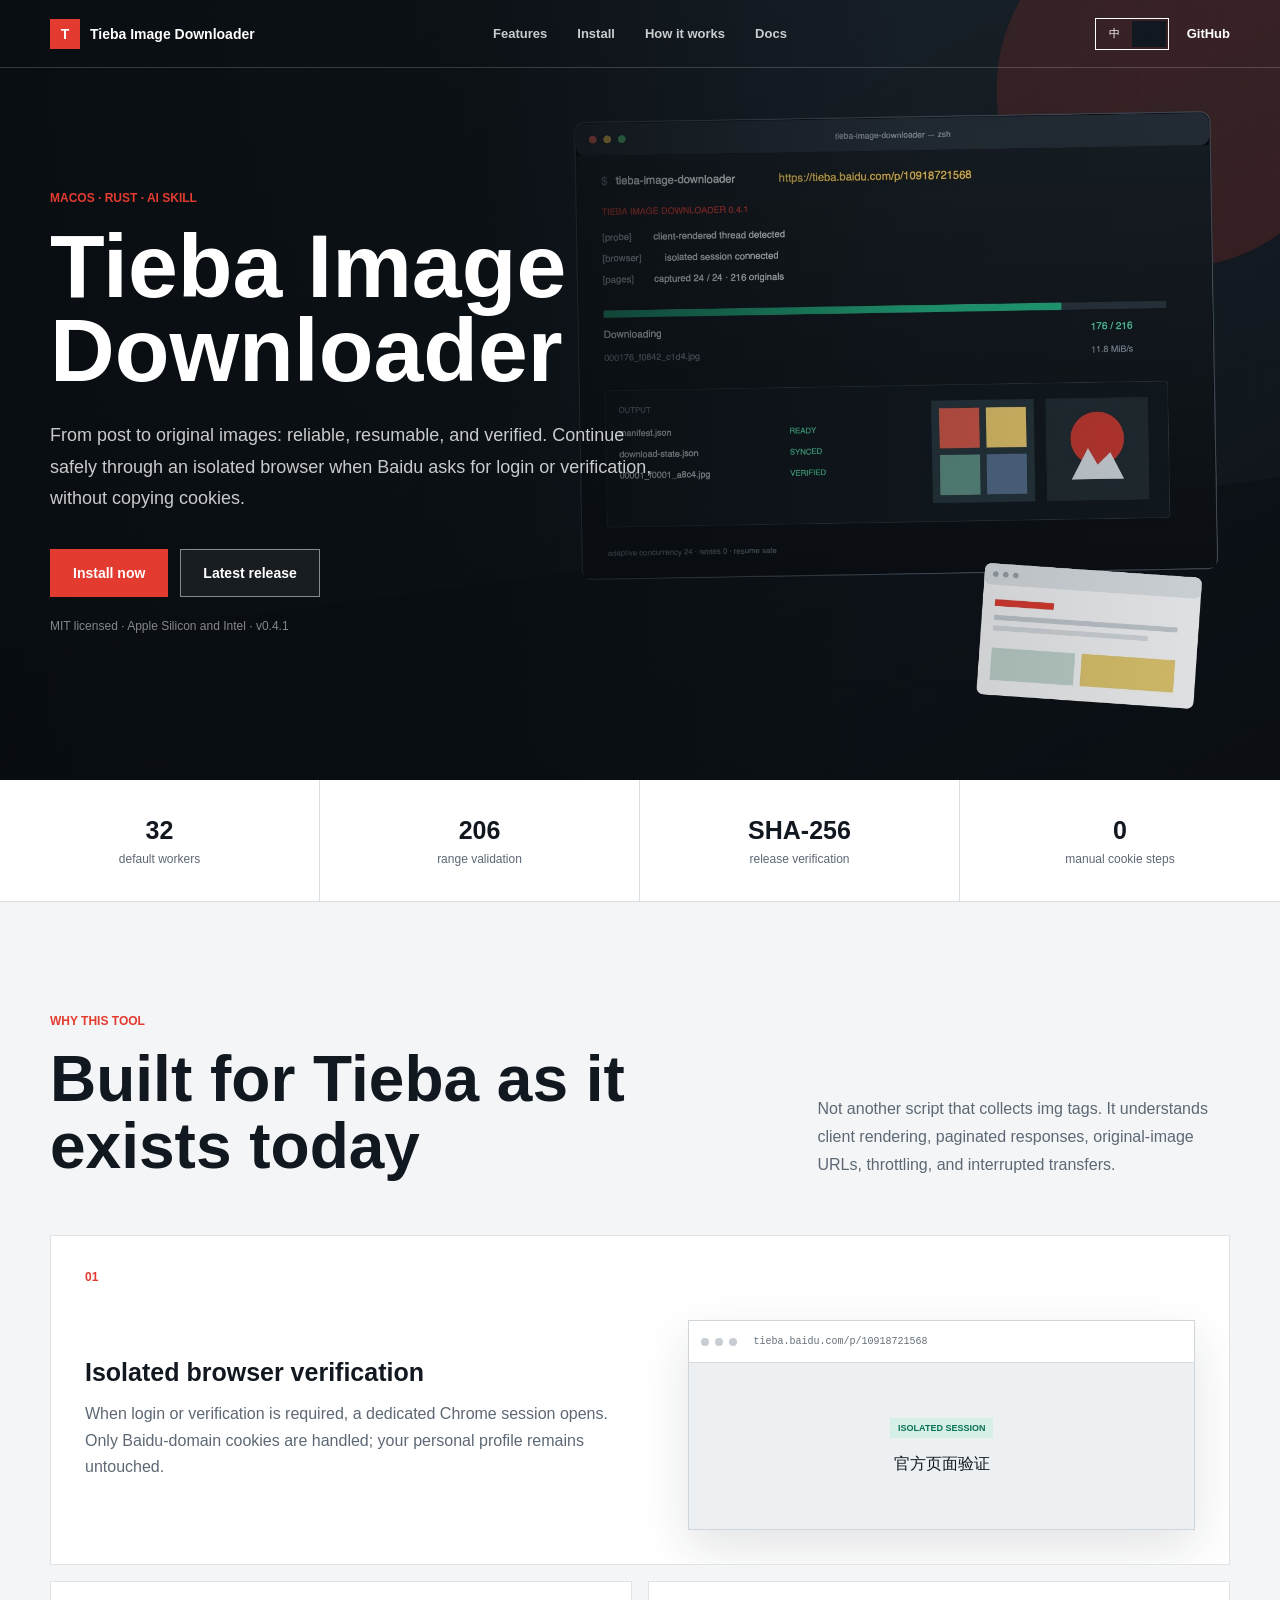
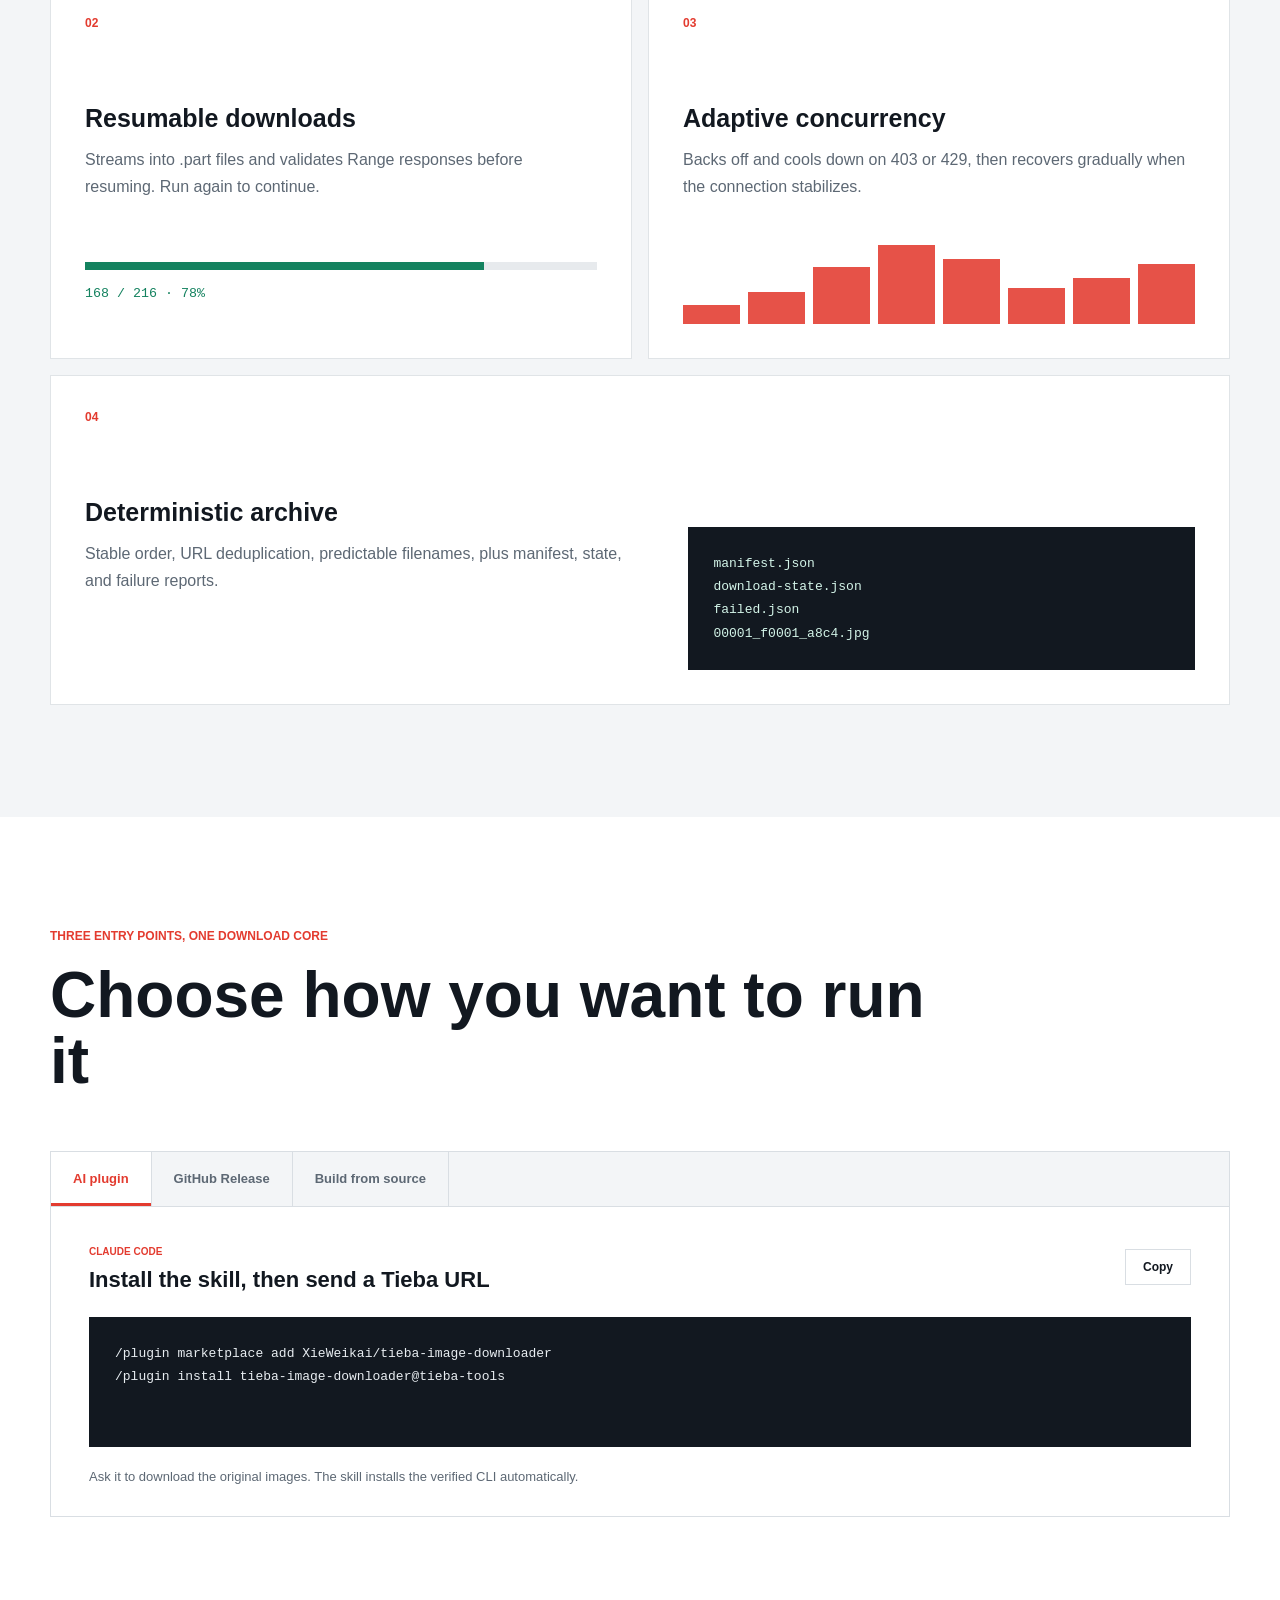
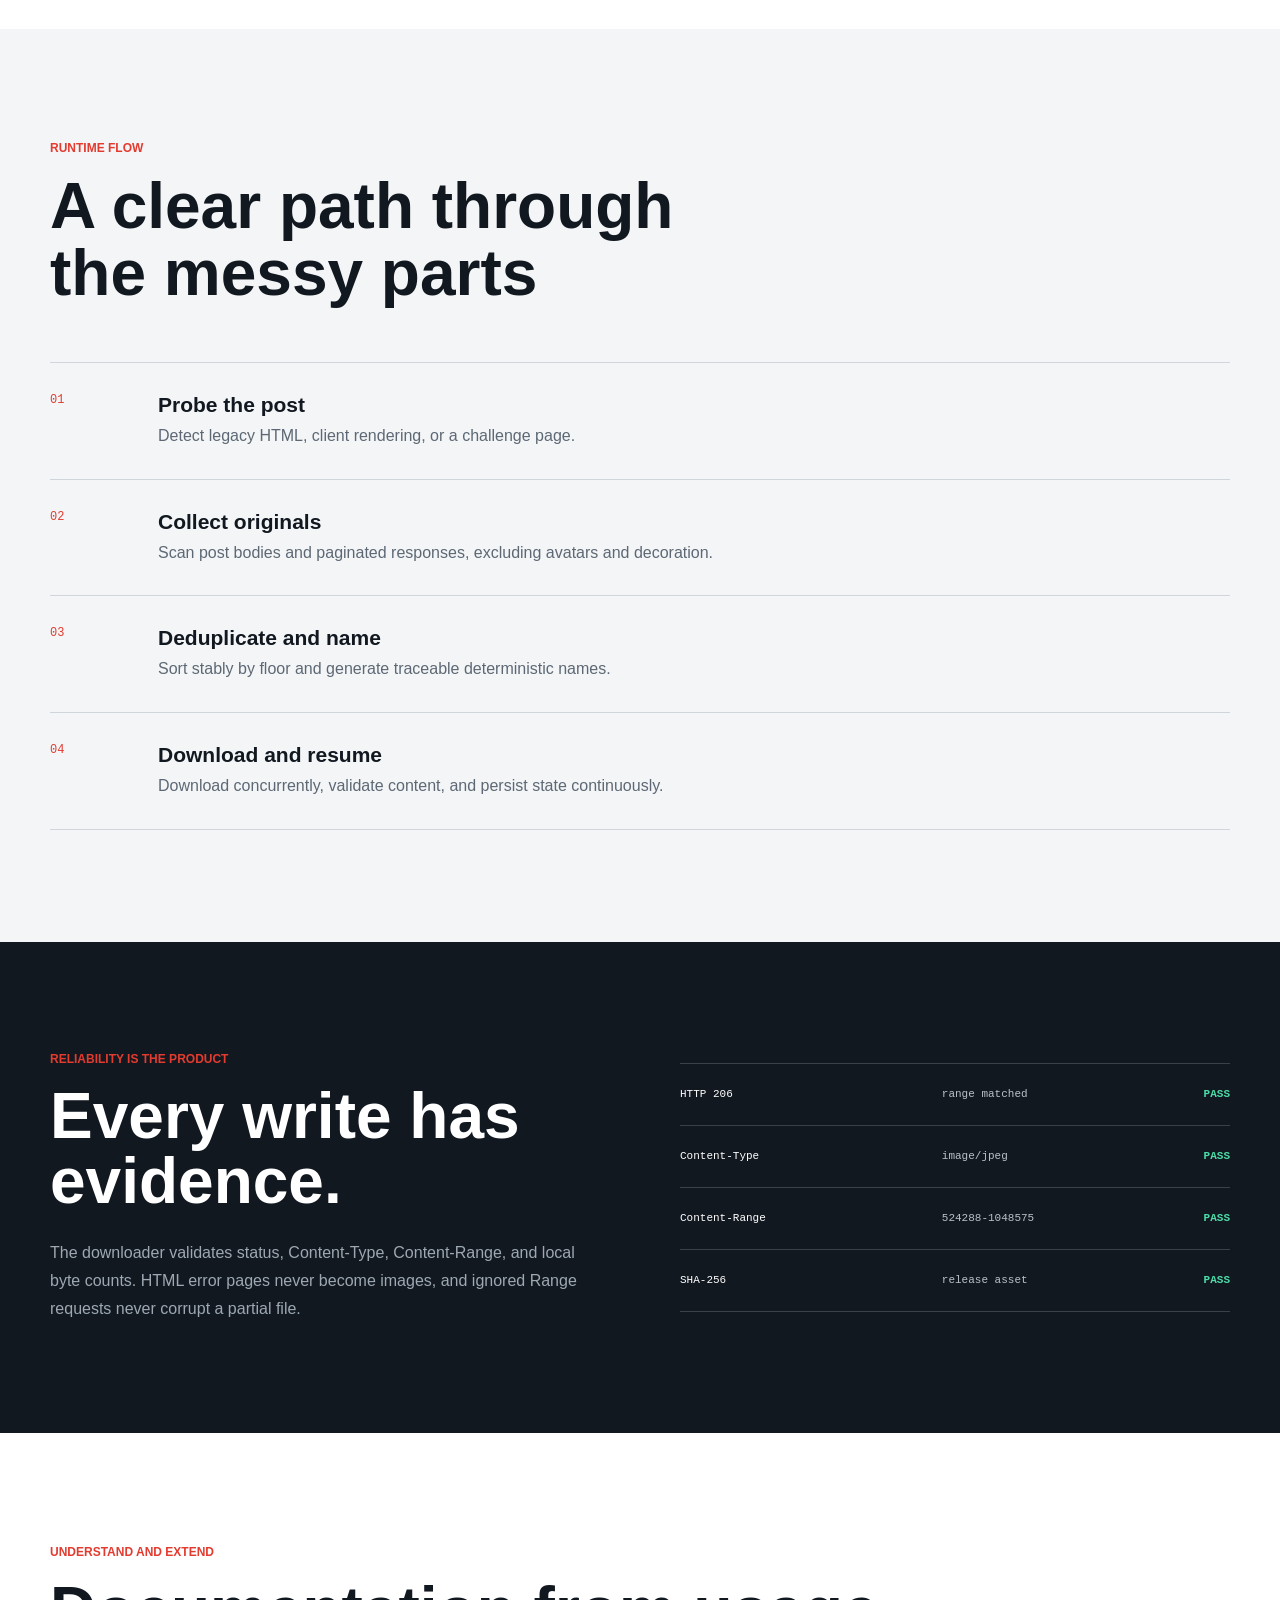
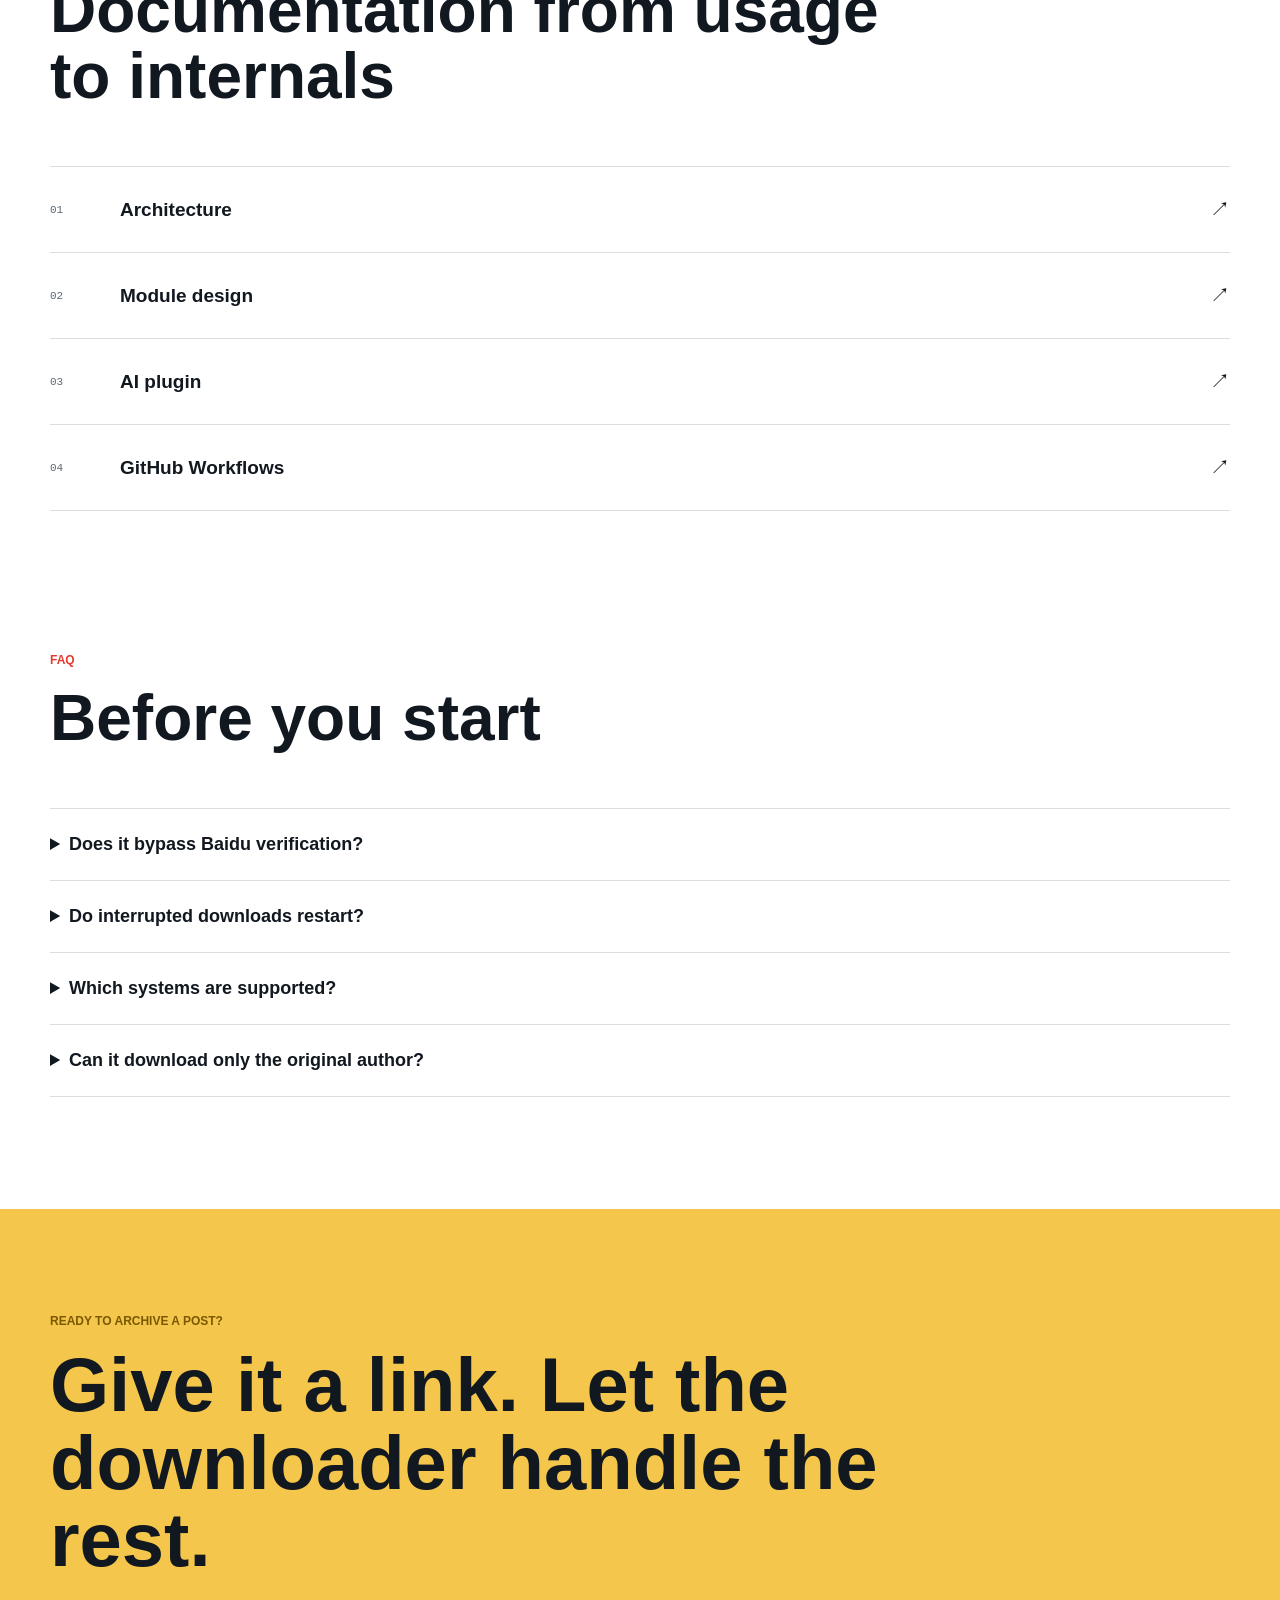
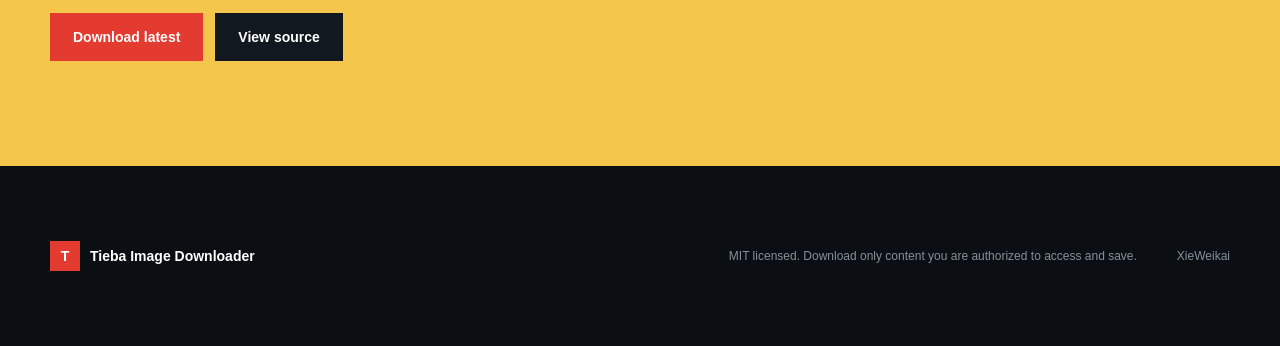
==== website/index.html @ 89afa5ea "Add project website and Pages deployment" ====
<!DOCTYPE html>
<html lang="zh-CN">
  <head>
    <meta charset="utf-8">
    <meta name="viewport" content="width=device-width, initial-scale=1">
    <meta name="description" content="Tieba Image Downloader 是一个高性能、可恢复、支持 AI Skill 的百度贴吧原图批量下载工具。">
    <meta name="theme-color" content="#121820">
    <meta property="og:title" content="Tieba Image Downloader">
    <meta property="og:description" content="从帖子到原图，稳定、可恢复、可验证。">
    <meta property="og:image" content="https://xieweikai.github.io/tieba-image-downloader/assets/hero-console.jpg">
    <meta property="og:type" content="website">
    <title>Tieba Image Downloader</title>
    <link rel="icon" href="assets/favicon.svg" type="image/svg+xml">
    <link rel="stylesheet" href="styles.css">
    <script defer src="app.js"></script>
  </head>
  <body>
    <a class="skip-link" href="#main">跳到主要内容</a>
    <header class="site-header" data-header>
      <a class="brand" href="#top" aria-label="Tieba Image Downloader 首页">
        <span class="brand-mark" aria-hidden="true">T</span>
        <span>Tieba Image Downloader</span>
      </a>
      <nav class="desktop-nav" aria-label="主要导航">
        <a href="#features" data-zh="能力" data-en="Features">能力</a>
        <a href="#install" data-zh="安装" data-en="Install">安装</a>
        <a href="#workflow" data-zh="原理" data-en="How it works">原理</a>
        <a href="#docs" data-zh="文档" data-en="Docs">文档</a>
      </nav>
      <div class="header-actions">
        <div class="language-switch" role="group" aria-label="Language">
          <button type="button" data-lang="zh" aria-pressed="true">中</button>
          <button type="button" data-lang="en" aria-pressed="false">EN</button>
        </div>
        <a class="github-link" href="https://github.com/XieWeikai/tieba-image-downloader" aria-label="在 GitHub 查看项目">GitHub</a>
      </div>
    </header>

    <main id="main">
      <section class="hero" id="top">
        <div class="hero-backdrop" aria-hidden="true"></div>
        <div class="hero-content">
          <p class="eyebrow" data-zh="macOS · Rust · AI Skill" data-en="macOS · Rust · AI Skill">macOS · Rust · AI Skill</p>
          <h1>Tieba Image<br>Downloader</h1>
          <p class="hero-copy" data-zh="从帖子到原图，稳定、可恢复、可验证。遇到登录或安全验证时，通过隔离浏览器安全地继续，不再手抄 Cookie。" data-en="From post to original images: reliable, resumable, and verified. Continue safely through an isolated browser when Baidu asks for login or verification, without copying cookies.">从帖子到原图，稳定、可恢复、可验证。遇到登录或安全验证时，通过隔离浏览器安全地继续，不再手抄 Cookie。</p>
          <div class="hero-actions">
            <a class="button button-primary" href="#install" data-zh="立即安装" data-en="Install now">立即安装</a>
            <a class="button button-secondary" href="https://github.com/XieWeikai/tieba-image-downloader/releases/latest" data-zh="下载最新版" data-en="Latest release">下载最新版</a>
          </div>
          <p class="hero-note" data-zh="MIT 开源 · Apple Silicon 与 Intel · v0.4.1" data-en="MIT licensed · Apple Silicon and Intel · v0.4.1">MIT 开源 · Apple Silicon 与 Intel · v0.4.1</p>
        </div>
      </section>

      <section class="proof-band" aria-label="项目特性概览">
        <div class="proof-item"><strong>32</strong><span data-zh="默认并发" data-en="default workers">默认并发</span></div>
        <div class="proof-item"><strong>206</strong><span data-zh="断点续传校验" data-en="range validation">断点续传校验</span></div>
        <div class="proof-item"><strong>SHA-256</strong><span data-zh="发布包校验" data-en="release verification">发布包校验</span></div>
        <div class="proof-item"><strong>0</strong><span data-zh="手动 Cookie 步骤" data-en="manual cookie steps">手动 Cookie 步骤</span></div>
      </section>

      <section class="section intro" id="features">
        <div class="section-heading">
          <p class="eyebrow" data-zh="为什么选择它" data-en="Why this tool">为什么选择它</p>
          <h2 data-zh="为真实贴吧页面而设计" data-en="Built for Tieba as it exists today">为真实贴吧页面而设计</h2>
          <p data-zh="不是一个只会收集 img 标签的脚本。它理解客户端渲染、分页响应、原图地址、访问节流和中断恢复。" data-en="Not another script that collects img tags. It understands client rendering, paginated responses, original-image URLs, throttling, and interrupted transfers.">不是一个只会收集 img 标签的脚本。它理解客户端渲染、分页响应、原图地址、访问节流和中断恢复。</p>
        </div>
        <div class="feature-grid">
          <article class="feature-card feature-card-wide">
            <span class="feature-index">01</span>
            <h3 data-zh="隔离浏览器验证" data-en="Isolated browser verification">隔离浏览器验证</h3>
            <p data-zh="需要登录或安全验证时，打开独立 Chrome 会话。只处理百度域 Cookie，不读取你的个人浏览器配置。" data-en="When login or verification is required, a dedicated Chrome session opens. Only Baidu-domain cookies are handled; your personal profile remains untouched.">需要登录或安全验证时，打开独立 Chrome 会话。只处理百度域 Cookie，不读取你的个人浏览器配置。</p>
            <div class="mini-browser" aria-hidden="true">
              <div class="mini-browser-bar"><i></i><i></i><i></i><span>tieba.baidu.com/p/10918721568</span></div>
              <div class="mini-browser-body"><span class="secure-badge">ISOLATED SESSION</span><b>官方页面验证</b></div>
            </div>
          </article>
          <article class="feature-card">
            <span class="feature-index">02</span>
            <h3 data-zh="可恢复下载" data-en="Resumable downloads">可恢复下载</h3>
            <p data-zh="流式写入 .part 文件，严格校验 Range 响应。停止后再次运行即可继续。" data-en="Streams into .part files and validates Range responses before resuming. Run again to continue.">流式写入 .part 文件，严格校验 Range 响应。停止后再次运行即可继续。</p>
            <progress class="progress-visual" aria-label="下载进度" value="78" max="100">78%</progress>
            <small>168 / 216 · 78%</small>
          </article>
          <article class="feature-card">
            <span class="feature-index">03</span>
            <h3 data-zh="自适应并发" data-en="Adaptive concurrency">自适应并发</h3>
            <p data-zh="遇到 403 或 429 自动降速并冷却；网络稳定后逐步恢复，不用反复调参数。" data-en="Backs off and cools down on 403 or 429, then recovers gradually when the connection stabilizes.">遇到 403 或 429 自动降速并冷却；网络稳定后逐步恢复，不用反复调参数。</p>
            <div class="bars" aria-hidden="true"><i></i><i></i><i></i><i></i><i></i><i></i><i></i><i></i></div>
          </article>
          <article class="feature-card feature-card-wide manifest-card">
            <span class="feature-index">04</span>
            <h3 data-zh="确定性归档" data-en="Deterministic archive">确定性归档</h3>
            <p data-zh="稳定排序、URL 去重、可预测文件名，并生成 manifest、下载状态和失败清单。" data-en="Stable order, URL deduplication, predictable filenames, plus manifest, state, and failure reports.">稳定排序、URL 去重、可预测文件名，并生成 manifest、下载状态和失败清单。</p>
            <pre><code>manifest.json
download-state.json
failed.json
00001_f0001_a8c4.jpg</code></pre>
          </article>
        </div>
      </section>

      <section class="section install-section" id="install">
        <div class="section-heading compact">
          <p class="eyebrow" data-zh="三种入口，同一个下载核心" data-en="Three entry points, one download core">三种入口，同一个下载核心</p>
          <h2 data-zh="选择你的安装方式" data-en="Choose how you want to run it">选择你的安装方式</h2>
        </div>
        <div class="install-tool">
          <div class="install-tabs" role="tablist" aria-label="安装方式">
            <button type="button" role="tab" aria-selected="true" data-install="agent" data-zh="AI 插件" data-en="AI plugin">AI 插件</button>
            <button type="button" role="tab" aria-selected="false" data-install="release">GitHub Release</button>
            <button type="button" role="tab" aria-selected="false" data-install="source" data-zh="源码构建" data-en="Build from source">源码构建</button>
          </div>
          <div class="install-copy">
            <div>
              <span class="install-kicker" data-install-label>CLAUDE CODE</span>
              <h3 data-install-title>安装 Skill，然后直接发送贴吧链接</h3>
            </div>
            <button class="copy-button" type="button" data-copy data-zh="复制" data-en="Copy">复制</button>
          </div>
          <pre class="command-block"><code data-command>/plugin marketplace add XieWeikai/tieba-image-downloader
/plugin install tieba-image-downloader@tieba-tools</code></pre>
          <p class="install-hint" data-install-hint>安装后直接说：“下载这个帖子的全部原图”。Skill 会自行安装经过校验的 CLI。</p>
        </div>
      </section>

      <section class="section workflow-section" id="workflow">
        <div class="section-heading">
          <p class="eyebrow" data-zh="运行逻辑" data-en="Runtime flow">运行逻辑</p>
          <h2 data-zh="把复杂情况收进一条清晰流程" data-en="A clear path through the messy parts">把复杂情况收进一条清晰流程</h2>
        </div>
        <ol class="workflow-list">
          <li><span>01</span><div><h3 data-zh="预检帖子" data-en="Probe the post">预检帖子</h3><p data-zh="识别传统 HTML、客户端渲染或验证页面。" data-en="Detect legacy HTML, client rendering, or a challenge page.">识别传统 HTML、客户端渲染或验证页面。</p></div></li>
          <li><span>02</span><div><h3 data-zh="获取原图记录" data-en="Collect originals">获取原图记录</h3><p data-zh="扫描正文与分页响应，排除头像、表情和装饰资源。" data-en="Scan post bodies and paginated responses, excluding avatars and decoration.">扫描正文与分页响应，排除头像、表情和装饰资源。</p></div></li>
          <li><span>03</span><div><h3 data-zh="去重与命名" data-en="Deduplicate and name">去重与命名</h3><p data-zh="按楼层稳定排序，并生成可追溯的确定性文件名。" data-en="Sort stably by floor and generate traceable deterministic names.">按楼层稳定排序，并生成可追溯的确定性文件名。</p></div></li>
          <li><span>04</span><div><h3 data-zh="下载与恢复" data-en="Download and resume">下载与恢复</h3><p data-zh="并发下载、验证内容并持续写入状态文件。" data-en="Download concurrently, validate content, and persist state continuously.">并发下载、验证内容并持续写入状态文件。</p></div></li>
        </ol>
      </section>

      <section class="reliability-band">
        <div class="reliability-copy">
          <p class="eyebrow" data-zh="可靠性不是附加功能" data-en="Reliability is the product">可靠性不是附加功能</p>
          <h2 data-zh="每一次写入，都有依据。" data-en="Every write has evidence.">每一次写入，都有依据。</h2>
          <p data-zh="程序验证 HTTP 状态、Content-Type、Content-Range 和本地字节数。HTML 错误页不会被误存成图片，服务端忽略 Range 时也不会错误追加。" data-en="The downloader validates status, Content-Type, Content-Range, and local byte counts. HTML error pages never become images, and ignored Range requests never corrupt a partial file.">程序验证 HTTP 状态、Content-Type、Content-Range 和本地字节数。HTML 错误页不会被误存成图片，服务端忽略 Range 时也不会错误追加。</p>
        </div>
        <div class="validation-ledger" role="group" aria-label="验证项目">
          <div><span>HTTP 206</span><b data-zh="范围匹配" data-en="range matched">范围匹配</b><i>PASS</i></div>
          <div><span>Content-Type</span><b>image/jpeg</b><i>PASS</i></div>
          <div><span>Content-Range</span><b>524288-1048575</b><i>PASS</i></div>
          <div><span>SHA-256</span><b data-zh="发布资产" data-en="release asset">发布资产</b><i>PASS</i></div>
        </div>
      </section>

      <section class="section docs-section" id="docs">
        <div class="section-heading compact">
          <p class="eyebrow" data-zh="理解与扩展" data-en="Understand and extend">理解与扩展</p>
          <h2 data-zh="文档从使用一直深入到实现" data-en="Documentation from usage to internals">文档从使用一直深入到实现</h2>
        </div>
        <div class="docs-links">
          <a href="https://github.com/XieWeikai/tieba-image-downloader/blob/main/docs/architecture.md"><span>01</span><strong data-zh="系统架构" data-en="Architecture">系统架构</strong><i>↗</i></a>
          <a href="https://github.com/XieWeikai/tieba-image-downloader/blob/main/docs/modules.md"><span>02</span><strong data-zh="模块设计" data-en="Module design">模块设计</strong><i>↗</i></a>
          <a href="https://github.com/XieWeikai/tieba-image-downloader/blob/main/docs/plugin.md"><span>03</span><strong data-zh="AI 插件" data-en="AI plugin">AI 插件</strong><i>↗</i></a>
          <a href="https://github.com/XieWeikai/tieba-image-downloader/blob/main/docs/workflows.md"><span>04</span><strong>GitHub Workflows</strong><i>↗</i></a>
        </div>
      </section>

      <section class="section faq-section">
        <div class="section-heading compact"><p class="eyebrow">FAQ</p><h2 data-zh="开始之前" data-en="Before you start">开始之前</h2></div>
        <div class="faq-list">
          <details><summary data-zh="它会绕过百度安全验证吗？" data-en="Does it bypass Baidu verification?">它会绕过百度安全验证吗？</summary><p data-zh="不会。需要验证时，它会打开隔离的官方页面，由用户正常完成登录或验证，然后自动继续。" data-en="No. It opens an isolated official page when required, lets the user complete the normal check, then resumes automatically.">不会。需要验证时，它会打开隔离的官方页面，由用户正常完成登录或验证，然后自动继续。</p></details>
          <details><summary data-zh="中途关闭后要重新下载吗？" data-en="Do interrupted downloads restart?">中途关闭后要重新下载吗？</summary><p data-zh="不需要。再次使用同一输出目录运行，完整文件会跳过，符合条件的 .part 文件会从断点继续。" data-en="No. Run again with the same output directory; complete files are skipped and valid .part files resume.">不需要。再次使用同一输出目录运行，完整文件会跳过，符合条件的 .part 文件会从断点继续。</p></details>
          <details><summary data-zh="支持哪些系统？" data-en="Which systems are supported?">支持哪些系统？</summary><p data-zh="当前正式支持 macOS 12 及以上版本，Release 同时提供 Apple Silicon 和 Intel 构建。" data-en="The current release supports macOS 12 and newer, with Apple Silicon and Intel builds.">当前正式支持 macOS 12 及以上版本，Release 同时提供 Apple Silicon 和 Intel 构建。</p></details>
          <details><summary data-zh="可以只下载楼主图片吗？" data-en="Can it download only the original author?">可以只下载楼主图片吗？</summary><p data-zh="可以。在 CLI 使用 --only-author，或直接在 AI 对话中说明“只看楼主”。" data-en="Yes. Pass --only-author in the CLI, or simply ask the AI plugin for original-author images only.">可以。在 CLI 使用 --only-author，或直接在 AI 对话中说明“只看楼主”。</p></details>
        </div>
      </section>

      <section class="final-cta">
        <p class="eyebrow" data-zh="准备好归档一个帖子？" data-en="Ready to archive a post?">准备好归档一个帖子？</p>
        <h2 data-zh="给它一个链接，剩下的交给下载器。" data-en="Give it a link. Let the downloader handle the rest.">给它一个链接，剩下的交给下载器。</h2>
        <div class="hero-actions">
          <a class="button button-primary" href="https://github.com/XieWeikai/tieba-image-downloader/releases/latest" data-zh="下载最新版" data-en="Download latest">下载最新版</a>
          <a class="button button-dark" href="https://github.com/XieWeikai/tieba-image-downloader" data-zh="查看源代码" data-en="View source">查看源代码</a>
        </div>
      </section>
    </main>

    <footer>
      <div class="brand"><span class="brand-mark" aria-hidden="true">T</span><span>Tieba Image Downloader</span></div>
      <p data-zh="MIT 开源。仅下载你有权访问和保存的内容。" data-en="MIT licensed. Download only content you are authorized to access and save.">MIT 开源。仅下载你有权访问和保存的内容。</p>
      <a href="https://github.com/XieWeikai">XieWeikai</a>
    </footer>
  </body>
</html>
---- website/styles.css ----
:root {
  --ink: #121820;
  --muted: #5d6874;
  --line: #d9dee3;
  --paper: #ffffff;
  --wash: #f3f5f7;
  --red: #e33b2f;
  --red-dark: #bc291f;
  --green: #14825f;
  --yellow: #f4c74c;
  --content: 1180px;
  color-scheme: light;
  font-family: Inter, ui-sans-serif, -apple-system, BlinkMacSystemFont, "Segoe UI", sans-serif;
  font-synthesis: none;
}

* { box-sizing: border-box; }
html { scroll-behavior: smooth; }
body { margin: 0; color: var(--ink); background: var(--paper); letter-spacing: 0; }
body, button { font: inherit; }
a { color: inherit; text-decoration: none; }
button { color: inherit; }

.skip-link {
  position: fixed;
  left: 16px;
  top: -60px;
  z-index: 100;
  padding: 10px 14px;
  background: var(--paper);
  color: var(--ink);
}
.skip-link:focus { top: 16px; }

.site-header {
  position: fixed;
  inset: 0 0 auto;
  z-index: 20;
  height: 68px;
  display: grid;
  grid-template-columns: 1fr auto 1fr;
  align-items: center;
  padding: 0 max(24px, calc((100vw - var(--content)) / 2));
  color: #fff;
  border-bottom: 1px solid rgba(255,255,255,.18);
  transition: background .2s ease, color .2s ease, box-shadow .2s ease;
}
.site-header.is-scrolled { background: rgba(255,255,255,.96); color: var(--ink); box-shadow: 0 1px 0 var(--line); }
.brand { display: inline-flex; align-items: center; gap: 10px; font-weight: 760; font-size: 14px; min-width: 0; }
.brand-mark { display: grid; place-items: center; width: 30px; height: 30px; background: var(--red); color: #fff; font-weight: 900; }
.desktop-nav { display: flex; gap: 30px; font-size: 13px; font-weight: 650; }
.desktop-nav a { opacity: .78; }
.desktop-nav a:hover { opacity: 1; }
.header-actions { justify-self: end; display: flex; align-items: center; gap: 18px; }
.language-switch { display: flex; padding: 2px; border: 1px solid currentColor; }
.language-switch button { width: 34px; height: 26px; border: 0; background: transparent; color: inherit; cursor: pointer; font-size: 11px; font-weight: 750; }
.language-switch button[aria-pressed="true"] { background: currentColor; color: var(--ink); }
.site-header.is-scrolled .language-switch button[aria-pressed="true"] { color: #fff; }
.github-link { font-size: 13px; font-weight: 750; }

.hero {
  position: relative;
  min-height: min(780px, 92vh);
  display: flex;
  align-items: center;
  overflow: hidden;
  background: #161d24 url("assets/hero-console.jpg") center / cover no-repeat;
  color: #fff;
}
.hero-backdrop { position: absolute; inset: 0; background: linear-gradient(90deg, rgba(8,12,16,.94) 0%, rgba(8,12,16,.8) 38%, rgba(8,12,16,.18) 72%, rgba(8,12,16,.08) 100%); }
.hero-content { position: relative; width: min(var(--content), calc(100% - 48px)); margin: 44px auto 0; }
.eyebrow { margin: 0 0 18px; color: var(--red); font-size: 12px; line-height: 1.2; font-weight: 800; text-transform: uppercase; }
.hero h1 { max-width: 730px; margin: 0; font-size: clamp(56px, 7vw, 102px); line-height: .94; letter-spacing: 0; }
.hero-copy { max-width: 610px; margin: 28px 0 0; color: rgba(255,255,255,.78); font-size: 18px; line-height: 1.75; }
.hero-actions { display: flex; flex-wrap: wrap; gap: 12px; margin-top: 34px; }
.button { display: inline-flex; align-items: center; justify-content: center; min-height: 48px; padding: 0 22px; border: 1px solid transparent; font-size: 14px; font-weight: 780; transition: transform .18s ease, background .18s ease; }
.button:hover { transform: translateY(-2px); }
.button-primary { background: var(--red); color: #fff; }
.button-primary:hover { background: var(--red-dark); }
.button-secondary { border-color: rgba(255,255,255,.48); color: #fff; background: rgba(255,255,255,.06); }
.button-dark { background: var(--ink); color: #fff; }
.hero-note { margin: 22px 0 0; color: rgba(255,255,255,.5); font-size: 12px; }

.proof-band { display: grid; grid-template-columns: repeat(4, 1fr); min-height: 122px; border-bottom: 1px solid var(--line); }
.proof-item { display: flex; flex-direction: column; justify-content: center; align-items: center; gap: 7px; border-right: 1px solid var(--line); }
.proof-item:last-child { border-right: 0; }
.proof-item strong { font-size: 25px; }
.proof-item span { color: var(--muted); font-size: 12px; }

.section { padding: 112px max(24px, calc((100vw - var(--content)) / 2)); }
.section-heading { display: grid; grid-template-columns: minmax(0, 1.25fr) minmax(280px, .75fr); column-gap: 80px; align-items: end; margin-bottom: 56px; }
.section-heading .eyebrow { grid-column: 1 / -1; }
.section-heading h2 { margin: 0; max-width: 760px; font-size: clamp(38px, 5vw, 66px); line-height: 1.04; }
.section-heading > p:last-child { margin: 0; color: var(--muted); font-size: 16px; line-height: 1.75; }
.section-heading.compact { display: block; }
.section-heading.compact h2 { max-width: 880px; }

.intro { background: var(--wash); }
.feature-grid { display: grid; grid-template-columns: repeat(2, 1fr); gap: 16px; }
.feature-card { position: relative; min-height: 350px; padding: 34px; background: #fff; border: 1px solid #e0e4e7; overflow: hidden; }
.feature-card-wide { grid-column: span 2; min-height: 330px; }
.feature-index { display: block; margin-bottom: 74px; color: var(--red); font-size: 12px; font-weight: 850; }
.feature-card h3 { margin: 0 0 14px; font-size: 25px; }
.feature-card p { max-width: 560px; margin: 0; color: var(--muted); line-height: 1.65; }
.mini-browser { position: absolute; right: 34px; bottom: 34px; width: 43%; min-width: 390px; height: 210px; background: #edf0f2; border: 1px solid #cfd5da; box-shadow: 0 18px 45px rgba(21,31,40,.12); }
.mini-browser-bar { display: flex; align-items: center; gap: 6px; height: 42px; padding: 0 12px; background: #fff; border-bottom: 1px solid #d5dade; }
.mini-browser-bar i { width: 8px; height: 8px; border-radius: 50%; background: #c7cdd2; }
.mini-browser-bar span { margin-left: 10px; overflow: hidden; color: #64707a; font-family: ui-monospace, SFMono-Regular, Menlo, monospace; font-size: 10px; white-space: nowrap; }
.mini-browser-body { height: calc(100% - 42px); display: grid; place-items: center; align-content: center; gap: 16px; }
.secure-badge { padding: 5px 8px; background: #d6efe7; color: #087153; font-size: 9px; font-weight: 900; }
.progress-visual { width: 100%; height: 8px; margin: 62px 0 12px; appearance: none; border: 0; background: #e7eaed; }
.progress-visual::-webkit-progress-bar { background: #e7eaed; }
.progress-visual::-webkit-progress-value { background: var(--green); }
.progress-visual::-moz-progress-bar { background: var(--green); }
.feature-card small { color: var(--green); font-family: ui-monospace, SFMono-Regular, Menlo, monospace; }
.bars { height: 86px; margin-top: 38px; display: flex; gap: 8px; align-items: end; }
.bars i { flex: 1; background: var(--red); opacity: .88; }
.bars i:nth-child(1) { height: 22%; }.bars i:nth-child(2) { height: 38%; }.bars i:nth-child(3) { height: 67%; }.bars i:nth-child(4) { height: 92%; }.bars i:nth-child(5) { height: 76%; }.bars i:nth-child(6) { height: 42%; }.bars i:nth-child(7) { height: 54%; }.bars i:nth-child(8) { height: 70%; }
.manifest-card pre { position: absolute; right: 34px; bottom: 34px; width: 43%; min-width: 390px; margin: 0; padding: 25px; background: var(--ink); color: #d4f5e9; font-size: 13px; line-height: 1.8; }

.install-section { background: #fff; }
.install-tool { border: 1px solid var(--line); }
.install-tabs { display: flex; border-bottom: 1px solid var(--line); background: var(--wash); }
.install-tabs button { min-height: 54px; padding: 0 22px; border: 0; border-right: 1px solid var(--line); background: transparent; cursor: pointer; color: var(--muted); font-size: 13px; font-weight: 760; }
.install-tabs button[aria-selected="true"] { background: #fff; color: var(--red); box-shadow: inset 0 -3px 0 var(--red); }
.install-copy { display: flex; align-items: center; justify-content: space-between; gap: 24px; padding: 34px 38px 24px; }
.install-kicker { color: var(--red); font-size: 10px; font-weight: 900; }
.install-copy h3 { margin: 8px 0 0; font-size: 22px; }
.copy-button { flex: 0 0 auto; min-width: 66px; height: 36px; border: 1px solid var(--line); background: #fff; cursor: pointer; font-size: 12px; font-weight: 760; }
.copy-button:hover { border-color: var(--ink); }
.command-block { min-height: 130px; margin: 0 38px; padding: 26px; overflow-x: auto; background: var(--ink); color: #e8edf1; font-family: ui-monospace, SFMono-Regular, Menlo, monospace; font-size: 13px; line-height: 1.75; }
.install-hint { margin: 0; padding: 22px 38px 32px; color: var(--muted); font-size: 13px; }

.workflow-section { background: var(--wash); }
.workflow-list { margin: 0; padding: 0; list-style: none; border-top: 1px solid #cfd5da; }
.workflow-list li { display: grid; grid-template-columns: 90px 1fr; gap: 18px; padding: 30px 0; border-bottom: 1px solid #cfd5da; }
.workflow-list > li > span { color: var(--red); font-family: ui-monospace, SFMono-Regular, Menlo, monospace; font-size: 12px; }
.workflow-list h3 { margin: 0 0 6px; font-size: 21px; }
.workflow-list p { margin: 0; color: var(--muted); line-height: 1.6; }

.reliability-band { display: grid; grid-template-columns: 1fr 1fr; gap: 80px; padding: 110px max(24px, calc((100vw - var(--content)) / 2)); background: #121820; color: #fff; }
.reliability-copy h2 { margin: 0 0 24px; font-size: clamp(40px, 5vw, 66px); line-height: 1.02; }
.reliability-copy > p:last-child { margin: 0; color: #9da8b2; line-height: 1.75; }
.validation-ledger { border-top: 1px solid #39424a; align-self: center; }
.validation-ledger div { display: grid; grid-template-columns: 1fr 1fr auto; gap: 14px; align-items: center; min-height: 62px; border-bottom: 1px solid #39424a; font-family: ui-monospace, SFMono-Regular, Menlo, monospace; font-size: 11px; }
.validation-ledger b { color: #b9c2ca; font-weight: 500; }
.validation-ledger i { color: #4cdda8; font-style: normal; font-weight: 800; }

.docs-links { border-top: 1px solid var(--line); }
.docs-links a { display: grid; grid-template-columns: 70px 1fr auto; align-items: center; min-height: 86px; border-bottom: 1px solid var(--line); transition: padding .18s ease, color .18s ease; }
.docs-links a:hover { padding-left: 10px; color: var(--red); }
.docs-links span { color: var(--muted); font-family: ui-monospace, SFMono-Regular, Menlo, monospace; font-size: 11px; }
.docs-links strong { font-size: 19px; }
.docs-links i { font-style: normal; font-size: 20px; }

.faq-section { padding-top: 30px; }
.faq-list { border-top: 1px solid var(--line); }
.faq-list details { border-bottom: 1px solid var(--line); }
.faq-list summary { padding: 25px 0; cursor: pointer; font-size: 18px; font-weight: 720; }
.faq-list p { max-width: 800px; margin: -5px 0 28px; color: var(--muted); line-height: 1.7; }

.final-cta { padding: 105px max(24px, calc((100vw - var(--content)) / 2)); background: var(--yellow); }
.final-cta .eyebrow { color: #7a5800; }
.final-cta h2 { max-width: 900px; margin: 0; font-size: clamp(42px, 6vw, 76px); line-height: 1.02; }
.final-cta .button-primary { background: var(--red); }

footer { min-height: 180px; padding: 52px max(24px, calc((100vw - var(--content)) / 2)); display: grid; grid-template-columns: 1fr auto auto; gap: 40px; align-items: center; background: #0b0f13; color: #fff; }
footer p, footer a { color: #84909a; font-size: 12px; }

@media (max-width: 860px) {
  .site-header { grid-template-columns: 1fr auto; padding: 0 18px; }
  .desktop-nav, .github-link { display: none; }
  .brand { font-size: 12px; }
  .hero { min-height: 720px; background-position: 61% center; }
  .hero-backdrop { background: linear-gradient(90deg, rgba(8,12,16,.94), rgba(8,12,16,.62)); }
  .hero-content { width: calc(100% - 36px); }
  .hero h1 { font-size: clamp(48px, 15vw, 72px); overflow-wrap: anywhere; }
  .hero-copy { font-size: 16px; }
  .proof-band { grid-template-columns: repeat(2, 1fr); }
  .proof-item { min-height: 105px; border-bottom: 1px solid var(--line); }
  .section { padding: 78px 18px; }
  .section-heading { display: block; margin-bottom: 38px; }
  .section-heading h2 { font-size: 40px; }
  .section-heading > p:last-child { margin-top: 22px; }
  .feature-grid { grid-template-columns: 1fr; }
  .feature-card, .feature-card-wide { grid-column: span 1; min-height: 340px; padding: 26px; }
  .feature-index { margin-bottom: 52px; }
  .mini-browser, .manifest-card pre { position: relative; inset: auto; width: 100%; min-width: 0; margin-top: 30px; }
  .feature-card-wide { min-height: 0; }
  .install-tabs { overflow-x: auto; }
  .install-tabs button { flex: 0 0 auto; padding: 0 16px; }
  .install-copy { padding: 26px 22px 18px; align-items: start; }
  .install-copy h3 { font-size: 18px; }
  .command-block { margin: 0 22px; padding: 20px; font-size: 11px; white-space: pre-wrap; overflow-wrap: anywhere; }
  .install-hint { padding: 18px 22px 26px; }
  .workflow-list li { grid-template-columns: 54px 1fr; }
  .reliability-band { grid-template-columns: 1fr; gap: 48px; padding: 78px 18px; }
  .validation-ledger div { grid-template-columns: 1fr auto; }
  .validation-ledger b { display: none; }
  .final-cta { padding: 78px 18px; }
  footer { grid-template-columns: 1fr; gap: 12px; padding: 42px 18px; }
}

@media (prefers-reduced-motion: reduce) {
  html { scroll-behavior: auto; }
  *, *::before, *::after { transition-duration: .01ms !important; }
}
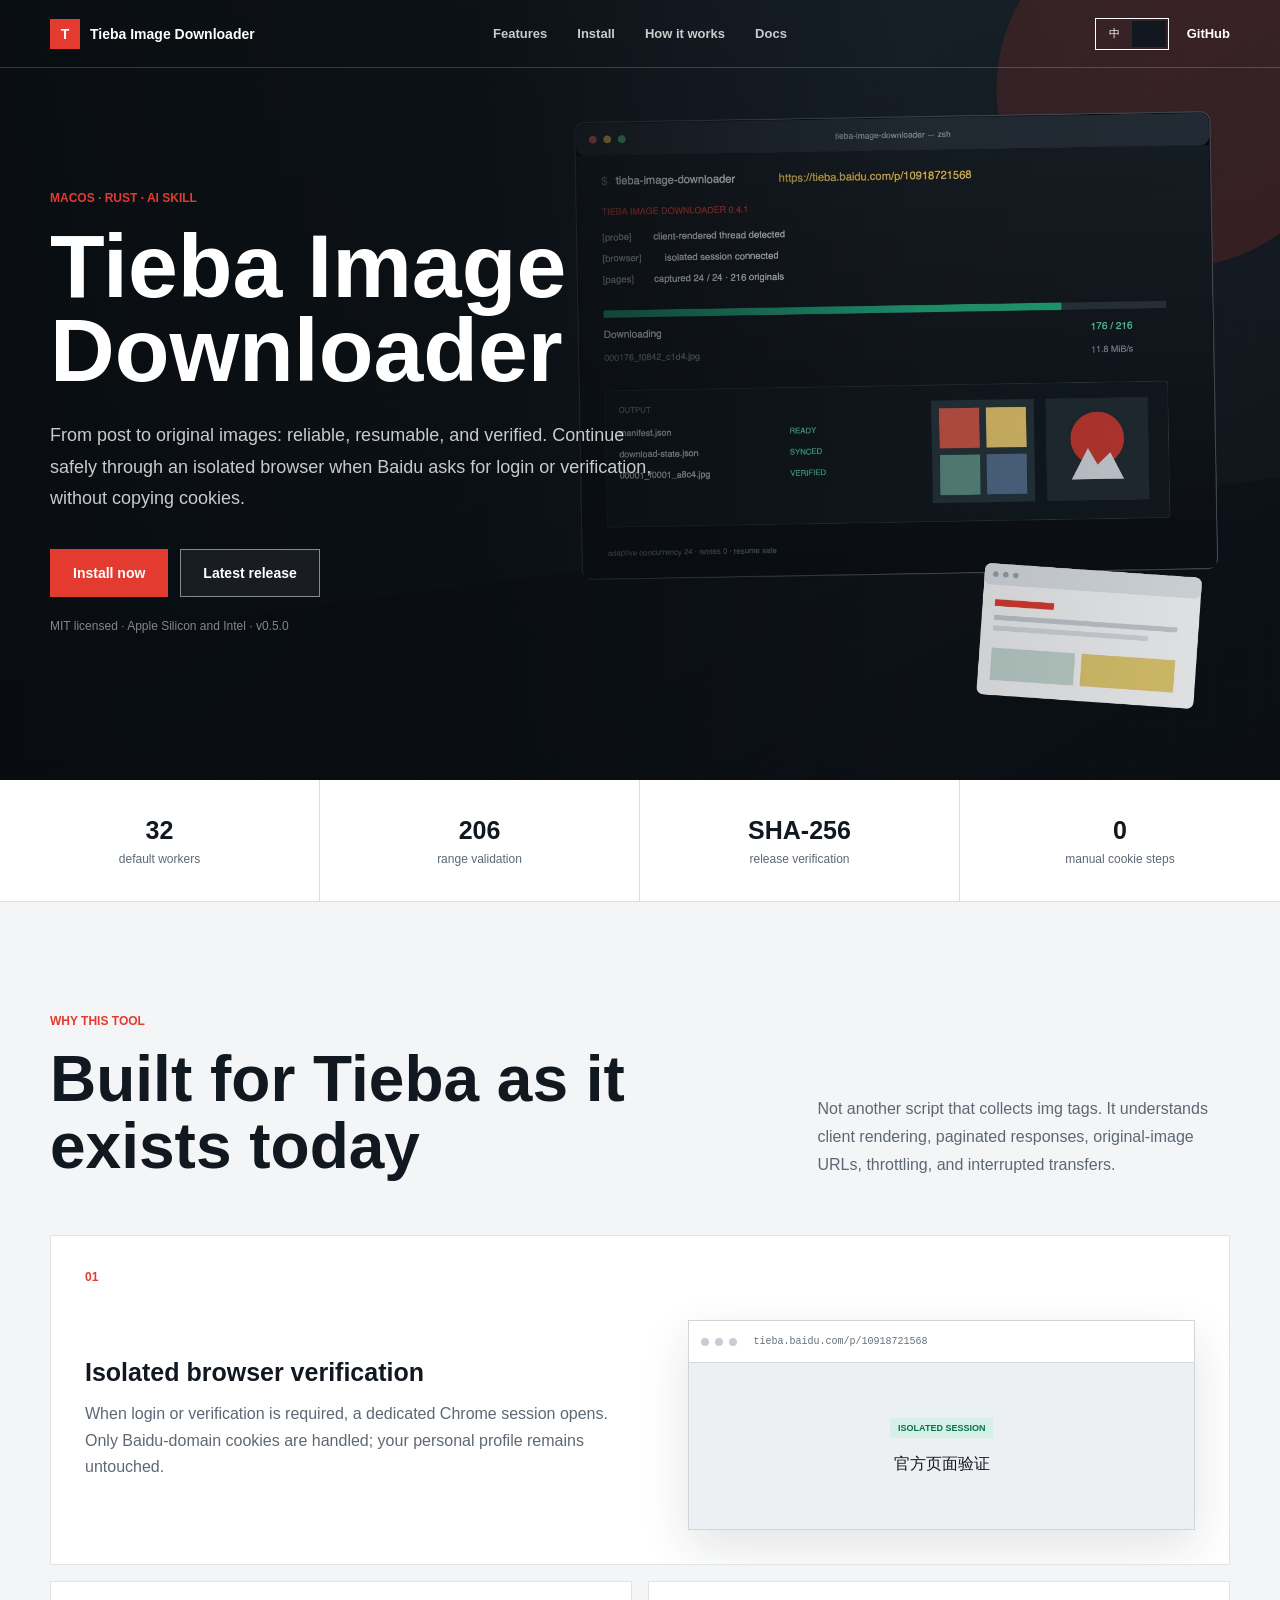
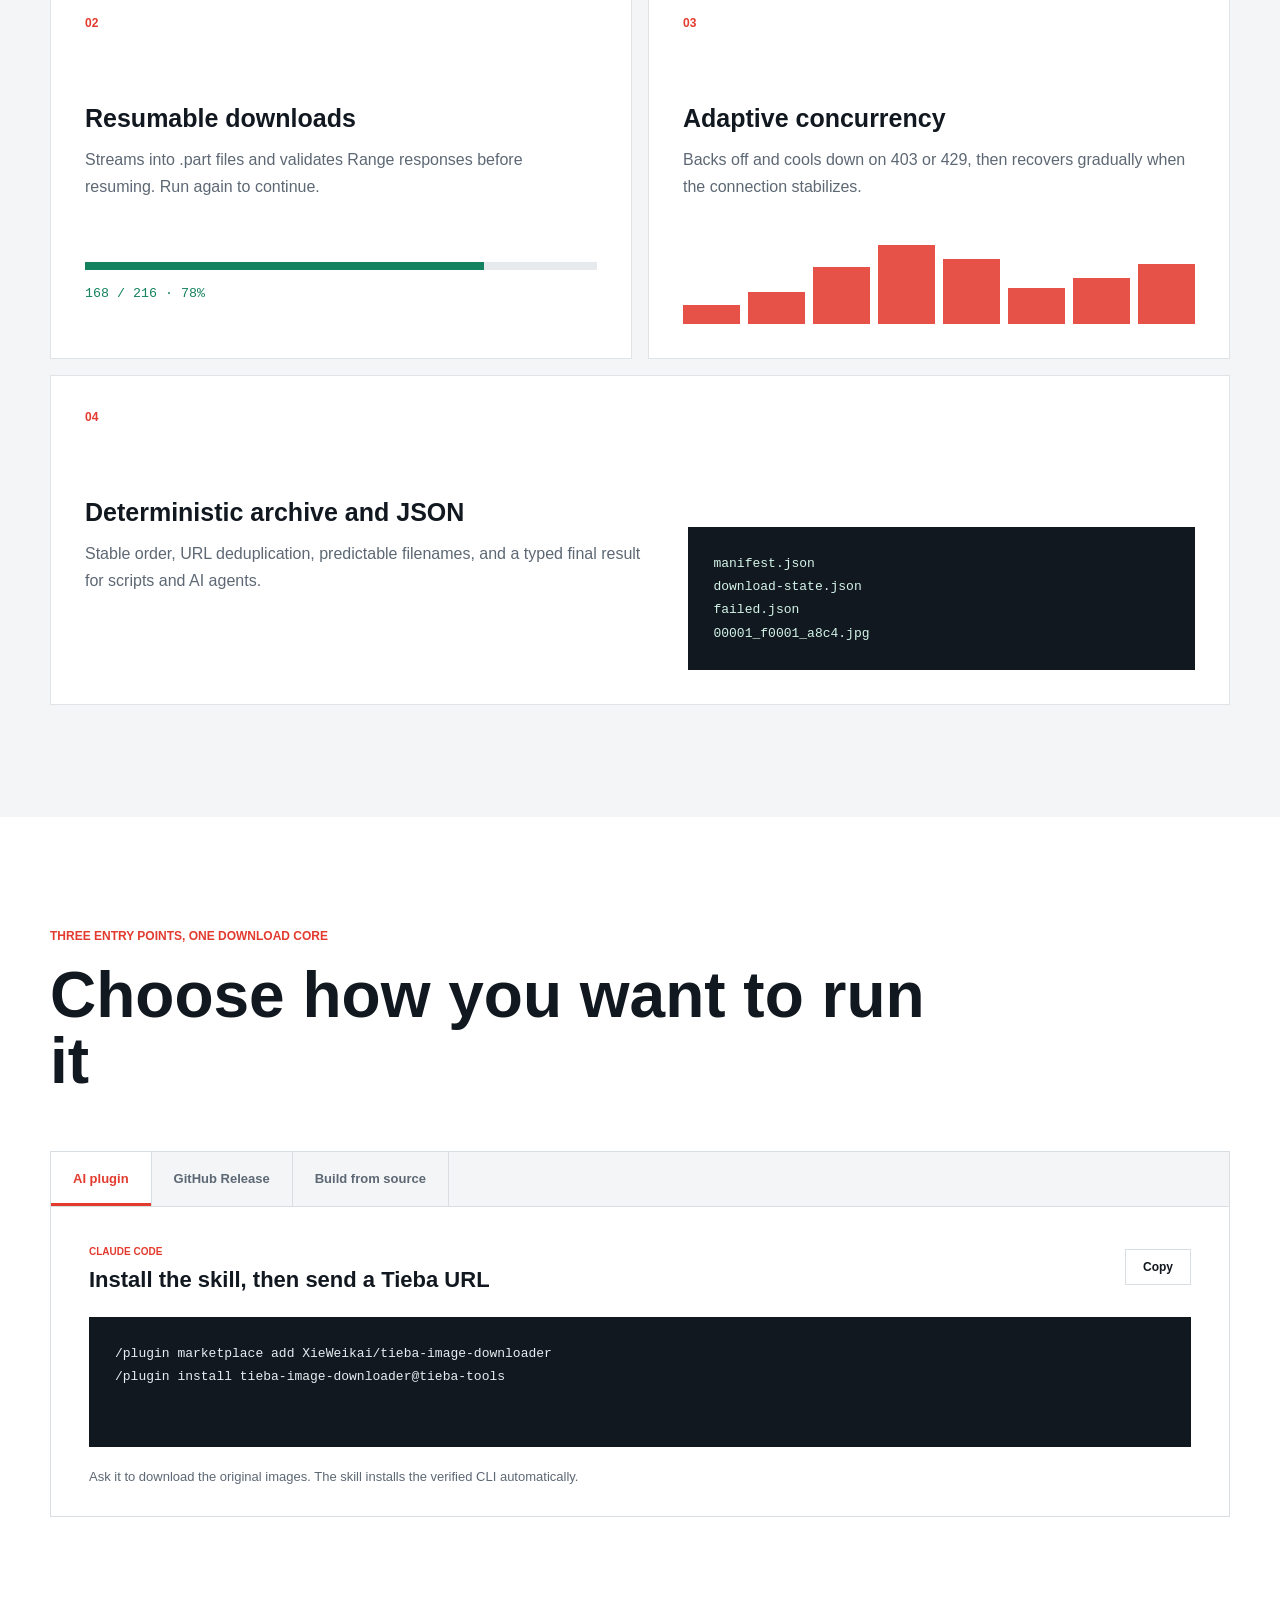
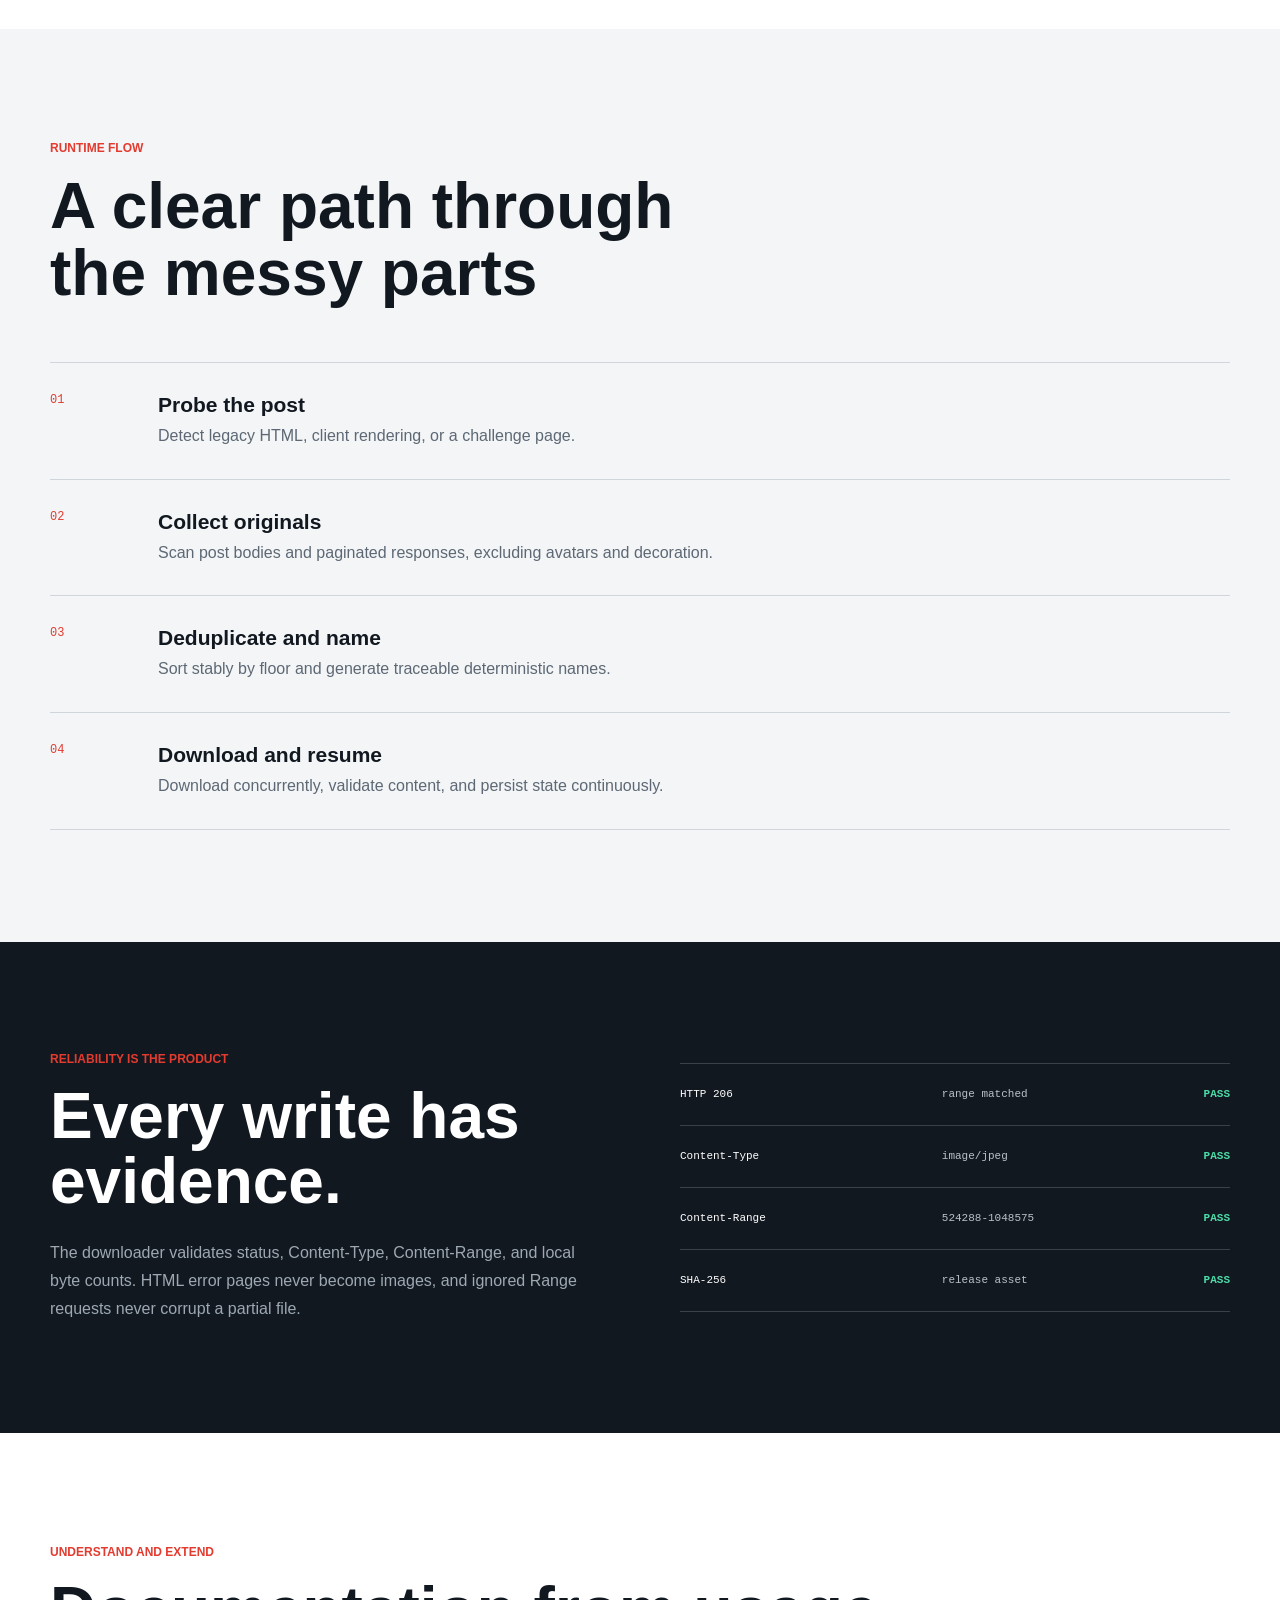
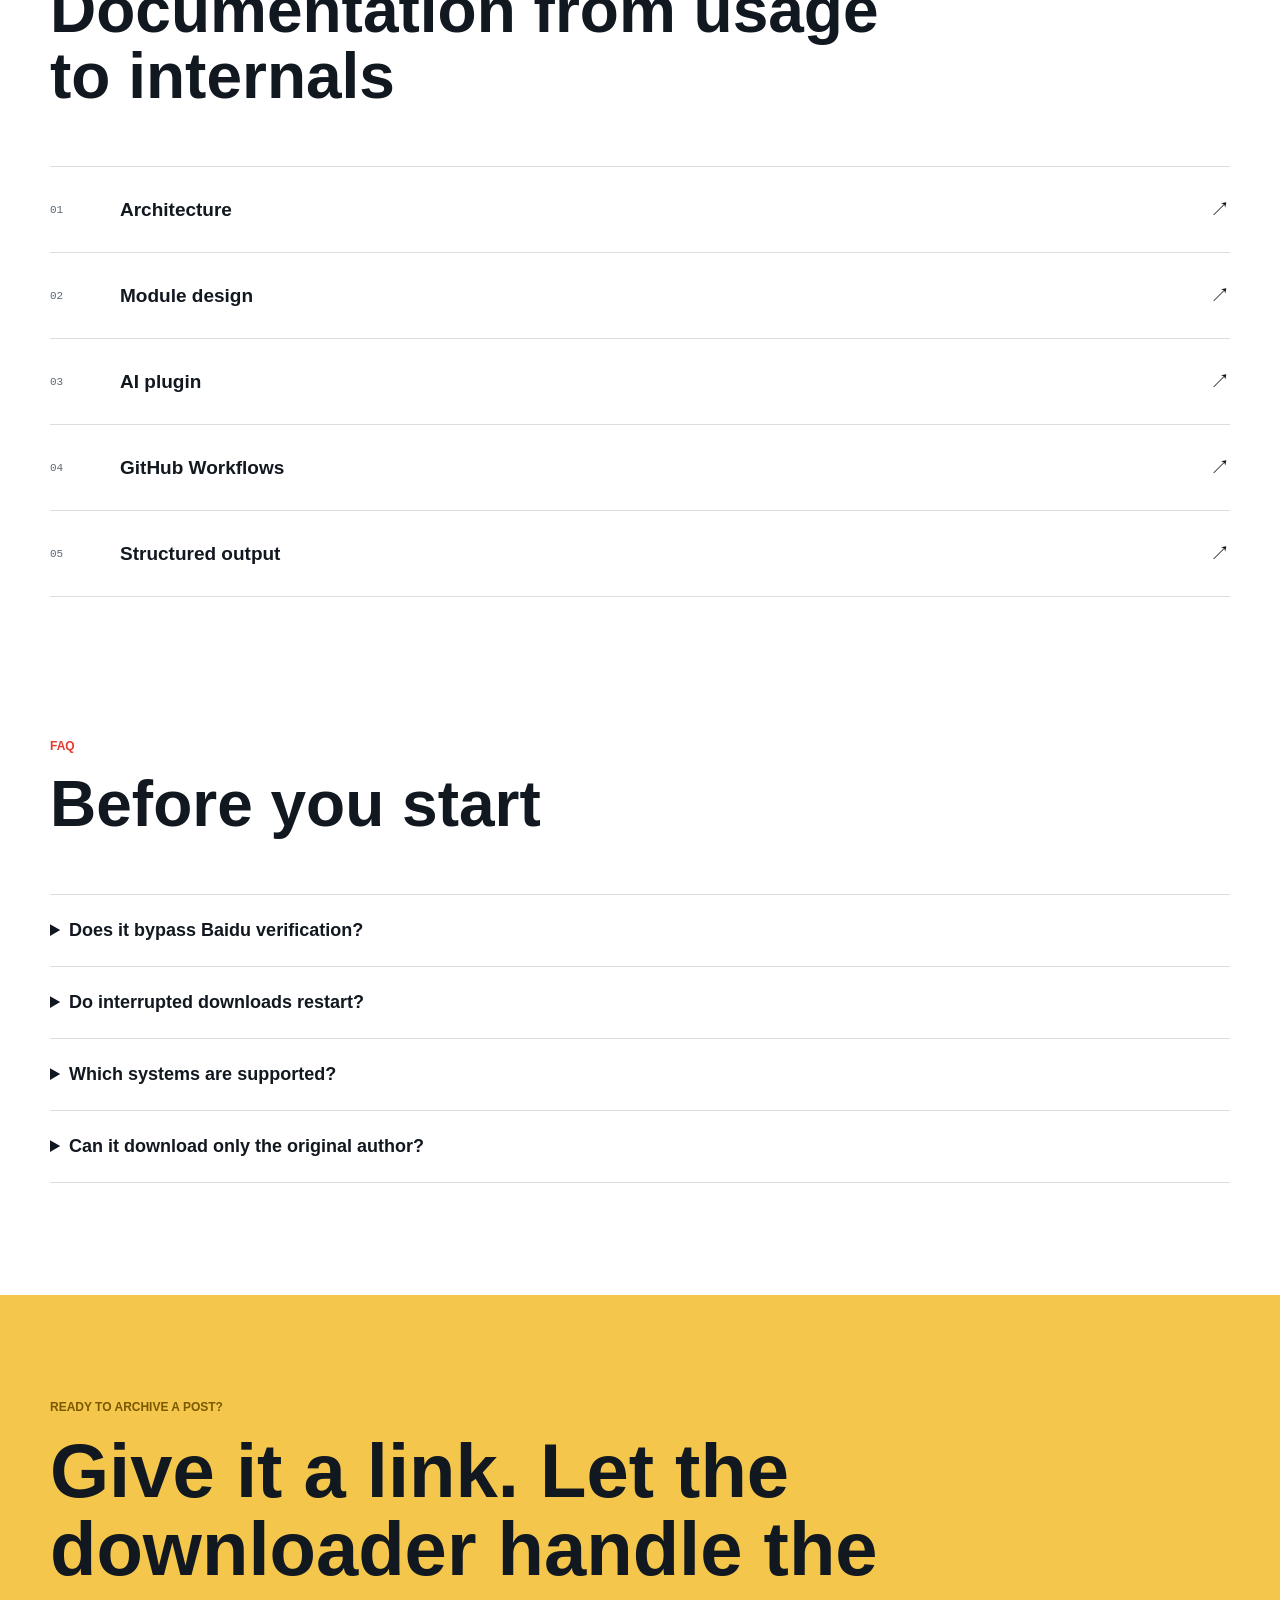
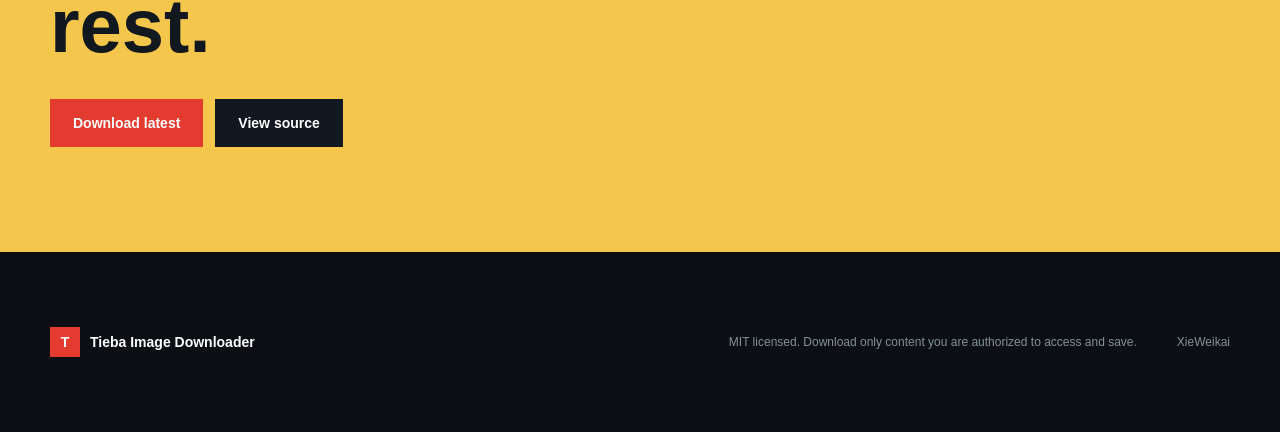
==== commit 9c94f2a2: "Release v0.5.0 structured automation interfaces" ====
--- a/website/index.html
+++ b/website/index.html
@@ -47,7 +47,7 @@
             <a class="button button-primary" href="#install" data-zh="立即安装" data-en="Install now">立即安装</a>
             <a class="button button-secondary" href="https://github.com/XieWeikai/tieba-image-downloader/releases/latest" data-zh="下载最新版" data-en="Latest release">下载最新版</a>
           </div>
-          <p class="hero-note" data-zh="MIT 开源 · Apple Silicon 与 Intel · v0.4.1" data-en="MIT licensed · Apple Silicon and Intel · v0.4.1">MIT 开源 · Apple Silicon 与 Intel · v0.4.1</p>
+          <p class="hero-note" data-zh="MIT 开源 · Apple Silicon 与 Intel · v0.5.0" data-en="MIT licensed · Apple Silicon and Intel · v0.5.0">MIT 开源 · Apple Silicon 与 Intel · v0.5.0</p>
         </div>
       </section>
 
@@ -89,8 +89,8 @@
           </article>
           <article class="feature-card feature-card-wide manifest-card">
             <span class="feature-index">04</span>
-            <h3 data-zh="确定性归档" data-en="Deterministic archive">确定性归档</h3>
-            <p data-zh="稳定排序、URL 去重、可预测文件名，并生成 manifest、下载状态和失败清单。" data-en="Stable order, URL deduplication, predictable filenames, plus manifest, state, and failure reports.">稳定排序、URL 去重、可预测文件名，并生成 manifest、下载状态和失败清单。</p>
+            <h3 data-zh="确定性归档与 JSON 接口" data-en="Deterministic archive and JSON">确定性归档与 JSON 接口</h3>
+            <p data-zh="稳定排序、URL 去重、可预测文件名，并为脚本与 AI 插件输出带类型的最终结果。" data-en="Stable order, URL deduplication, predictable filenames, and a typed final result for scripts and AI agents.">稳定排序、URL 去重、可预测文件名，并为脚本与 AI 插件输出带类型的最终结果。</p>
             <pre><code>manifest.json
 download-state.json
 failed.json
@@ -160,6 +160,7 @@
           <a href="https://github.com/XieWeikai/tieba-image-downloader/blob/main/docs/modules.md"><span>02</span><strong data-zh="模块设计" data-en="Module design">模块设计</strong><i>↗</i></a>
           <a href="https://github.com/XieWeikai/tieba-image-downloader/blob/main/docs/plugin.md"><span>03</span><strong data-zh="AI 插件" data-en="AI plugin">AI 插件</strong><i>↗</i></a>
           <a href="https://github.com/XieWeikai/tieba-image-downloader/blob/main/docs/workflows.md"><span>04</span><strong>GitHub Workflows</strong><i>↗</i></a>
+          <a href="https://github.com/XieWeikai/tieba-image-downloader/blob/main/docs/structured-output.md"><span>05</span><strong data-zh="结构化输出" data-en="Structured output">结构化输出</strong><i>↗</i></a>
         </div>
       </section>
 
